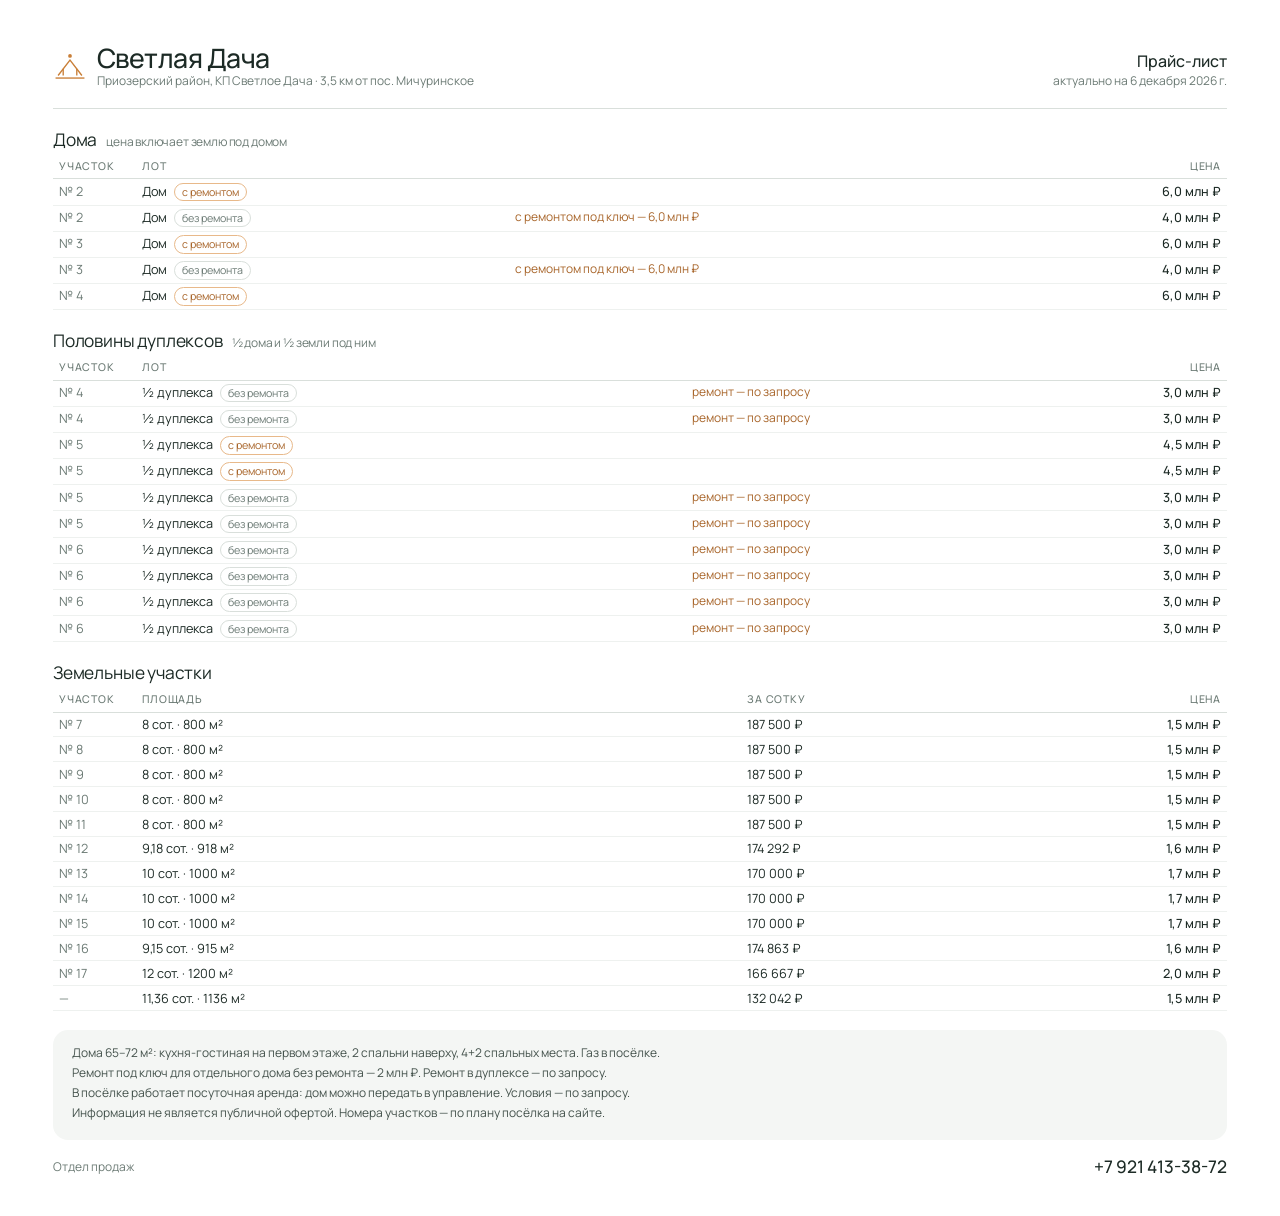
==== tools/price.html @ 5dcb7239 "Список лотов свёрнут по умолчанию; кнопка «Скачать прайс-лист (PDF)» и генератор прайса Co-Authored-" ====
<!doctype html>
<html lang="ru">
<head>
<meta charset="utf-8">
<title>Светлая Дача — прайс-лист</title>
<!-- Шаблон прайс-листа. PDF собирается командой: node tools/make-price.js
     Данные берутся из assets/js/data.js — правьте цены там. -->
<link href="https://fonts.googleapis.com/css2?family=Manrope:wght@300;400;500;600&display=swap" rel="stylesheet">
<style>
  @page { size: A4; margin: 0; }
  * { box-sizing: border-box; }
  body { margin: 0; font: 400 9.5pt/1.35 'Manrope', Arial, sans-serif; color: #1c2a25; background: #fff; }
  .page { padding: 12mm 14mm 10mm; }
  header { display: flex; justify-content: space-between; align-items: flex-end; padding-bottom: 5mm; border-bottom: 1px solid #d9dfdb; }
  .brand { display: flex; gap: 10px; align-items: center; }
  .brand svg { width: 34px; height: 34px; color: #c97f38; }
  .brand b { display: block; font-weight: 500; font-size: 20pt; letter-spacing: -.02em; line-height: 1; }
  .brand span { color: #6b7a74; font-size: 9pt; }
  .meta { text-align: right; color: #6b7a74; font-size: 9pt; }
  .meta strong { display: block; color: #1c2a25; font-size: 12pt; font-weight: 500; }
  h2 { font-weight: 400; font-size: 13pt; margin: 5mm 0 2mm; letter-spacing: -.01em; }
  h2 small { color: #6b7a74; font-size: 9pt; margin-left: 6px; }
  table { width: 100%; border-collapse: collapse; }
  th { text-align: left; font-weight: 500; font-size: 8pt; text-transform: uppercase; letter-spacing: .08em; color: #6b7a74; padding: 0 6px 5px; border-bottom: 1px solid #d9dfdb; }
  td { padding: 3.4px 6px; border-bottom: 1px solid #eef1ef; vertical-align: top; }
  td.num { width: 22mm; color: #6b7a74; }
  td.price { width: 30mm; text-align: right; font-weight: 500; white-space: nowrap; }
  th.price { text-align: right; }
  td.note { color: #a8652a; font-size: 9pt; }
  .tag { display: inline-block; font-size: 8pt; padding: 1px 7px; border-radius: 99px; border: 1px solid #d9dfdb; color: #6b7a74; margin-left: 4px; }
  .tag.ok { border-color: #e8b98a; color: #a8652a; }
  .notes { margin-top: 5mm; padding: 4mm 5mm; background: #f4f6f4; border-radius: 4mm; font-size: 9pt; color: #44524c; }
  .notes p { margin: 0 0 1mm; }
  footer { margin-top: 4mm; display: flex; justify-content: space-between; align-items: center; font-size: 9pt; color: #6b7a74; }
  footer b { color: #1c2a25; font-size: 13pt; font-weight: 500; }
</style>
</head>
<body>
<div class="page">
  <header>
    <div class="brand">
      <svg viewBox="0 0 40 40" aria-hidden="true">
        <path d="M6 30 L20 12 L34 30" fill="none" stroke="currentColor" stroke-width="1.6"/>
        <path d="M12 30 V22 M28 30 V22" fill="none" stroke="currentColor" stroke-width="1.6"/>
        <circle cx="20" cy="7" r="2.2" fill="currentColor"/>
        <path d="M3 33 H37" stroke="currentColor" stroke-width="1.6"/>
      </svg>
      <div><b>Светлая Дача</b><span>Приозерский район, КП Светлое Дача · 3,5 км от пос. Мичуринское</span></div>
    </div>
    <div class="meta"><strong>Прайс-лист</strong><span id="date"></span></div>
  </header>

  <h2>Дома <small>цена включает землю под домом</small></h2>
  <table><thead><tr><th>Участок</th><th>Лот</th><th></th><th class="price">Цена</th></tr></thead><tbody id="houses"></tbody></table>

  <h2>Половины дуплексов <small>½ дома и ½ земли под ним</small></h2>
  <table><thead><tr><th>Участок</th><th>Лот</th><th></th><th class="price">Цена</th></tr></thead><tbody id="duplex"></tbody></table>

  <h2>Земельные участки</h2>
  <table><thead><tr><th>Участок</th><th>Площадь</th><th>За сотку</th><th class="price">Цена</th></tr></thead><tbody id="land"></tbody></table>

  <div class="notes">
    <p>Дома 65–72 м²: кухня-гостиная на первом этаже, 2 спальни наверху, 4+2 спальных места. Газ в посёлке.</p>
    <p>Ремонт под ключ для отдельного дома без ремонта — 2 млн ₽. Ремонт в дуплексе — по запросу.</p>
    <p>В посёлке работает посуточная аренда: дом можно передать в управление. Условия — по запросу.</p>
    <p>Информация не является публичной офертой. Номера участков — по плану посёлка на сайте.</p>
  </div>

  <footer>
    <span>Отдел продаж</span>
    <b>+7 921 413-38-72</b>
  </footer>
</div>

<script src="../assets/js/data.js"></script>
<script>
  const mln = (v) => { const m = v / 1e6; return (Number.isInteger(m) ? m.toFixed(1) : String(+m.toFixed(2))).replace('.', ',') + ' млн ₽'; };
  const sot = (m2) => (m2 / 100).toLocaleString('ru-RU', { maximumFractionDigits: 2 }) + ' сот.';
  const RENO = window.SITE.renovationPrice;
  const lots = window.buildLots();
  const num = (l) => (l.plot ? '№ ' + l.plot : '—');
  const tag = (l) => (l.renov ? '<span class="tag ok">с ремонтом</span>' : '<span class="tag">без ремонта</span>');
  document.getElementById('houses').innerHTML = lots.filter((l) => l.type === 'house').map((l) =>
    `<tr><td class="num">${num(l)}</td><td>Дом ${tag(l)}</td><td class="note">${!l.renov ? 'с ремонтом под ключ — ' + mln(l.price + RENO) : ''}</td><td class="price">${mln(l.price)}</td></tr>`).join('');
  document.getElementById('duplex').innerHTML = lots.filter((l) => l.type === 'duplex').map((l) =>
    `<tr><td class="num">${num(l)}</td><td>½ дуплекса ${tag(l)}</td><td class="note">${!l.renov ? 'ремонт — по запросу' : ''}</td><td class="price">${mln(l.price)}</td></tr>`).join('');
  document.getElementById('land').innerHTML = lots.filter((l) => l.type === 'land').map((l) =>
    `<tr><td class="num">${num(l)}</td><td>${sot(l.plotArea)} · ${l.plotArea} м²</td><td>${Math.round(l.price / l.plotArea * 100).toLocaleString('ru-RU')} ₽</td><td class="price">${mln(l.price)}</td></tr>`).join('');
  const d = new Date();
  document.getElementById('date').textContent = 'актуально на ' + d.toLocaleDateString('ru-RU', { day: 'numeric', month: 'long', year: 'numeric' });
</script>
</body>
</html>
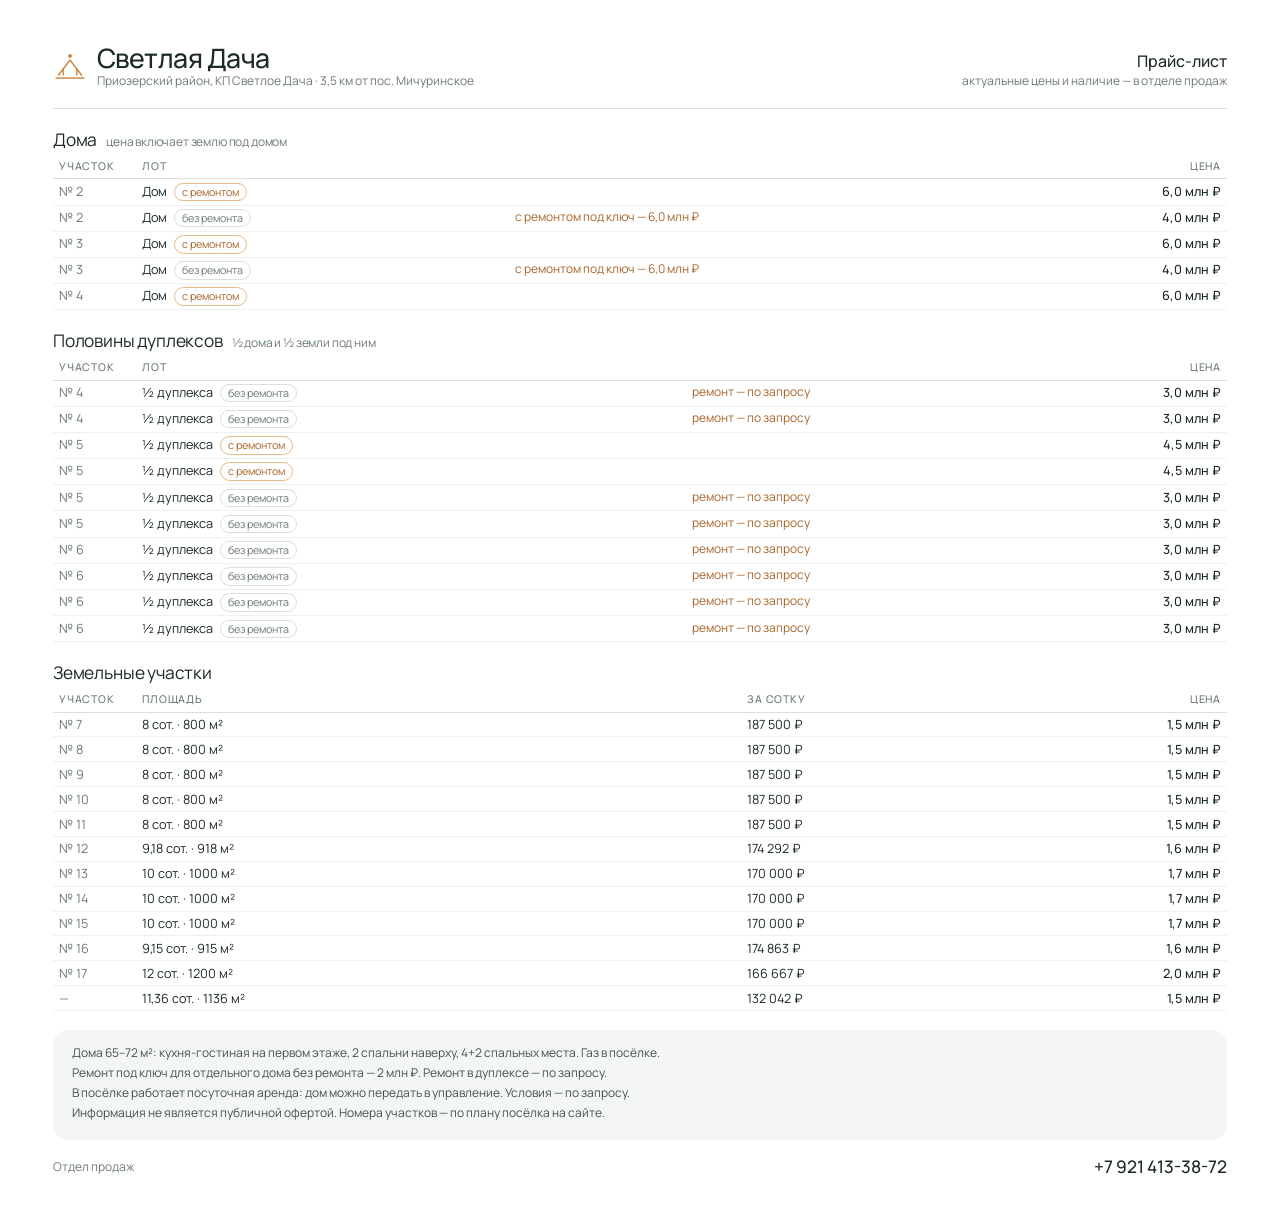
==== commit 3ca4ccbc: "Правки: «5–8» без переноса, Снежный у склонов, станция Сосново на карте, преимущества без неподходящ" ====
--- a/tools/price.html
+++ b/tools/price.html
@@ -47,7 +47,7 @@
       </svg>
       <div><b>Светлая Дача</b><span>Приозерский район, КП Светлое Дача · 3,5 км от пос. Мичуринское</span></div>
     </div>
-    <div class="meta"><strong>Прайс-лист</strong><span id="date"></span></div>
+    <div class="meta"><strong>Прайс-лист</strong><span>актуальные цены и наличие — в отделе продаж</span></div>
   </header>
 
   <h2>Дома <small>цена включает землю под домом</small></h2>
@@ -86,8 +86,6 @@
     `<tr><td class="num">${num(l)}</td><td>½ дуплекса ${tag(l)}</td><td class="note">${!l.renov ? 'ремонт — по запросу' : ''}</td><td class="price">${mln(l.price)}</td></tr>`).join('');
   document.getElementById('land').innerHTML = lots.filter((l) => l.type === 'land').map((l) =>
     `<tr><td class="num">${num(l)}</td><td>${sot(l.plotArea)} · ${l.plotArea} м²</td><td>${Math.round(l.price / l.plotArea * 100).toLocaleString('ru-RU')} ₽</td><td class="price">${mln(l.price)}</td></tr>`).join('');
-  const d = new Date();
-  document.getElementById('date').textContent = 'актуально на ' + d.toLocaleDateString('ru-RU', { day: 'numeric', month: 'long', year: 'numeric' });
 </script>
 </body>
 </html>
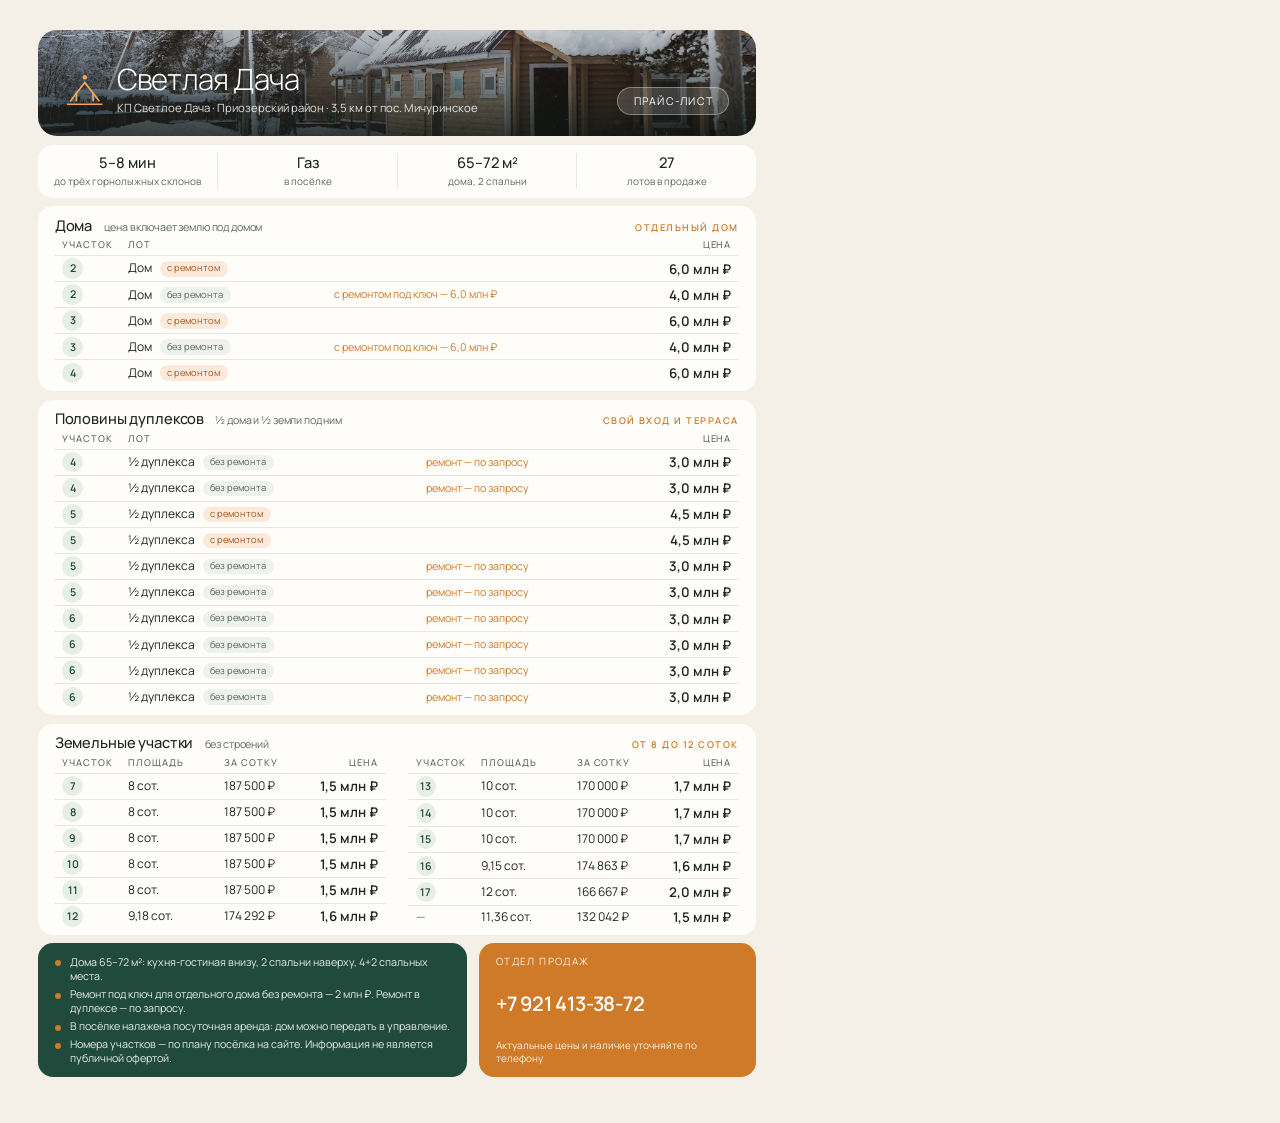
==== commit b2694ccc: "Прайс-лист в новом дизайне сайта Co-Authored-By: Claude Opus 5.5 <noreply@anthropic.com> Claude-Sess" ====
--- a/tools/price.html
+++ b/tools/price.html
@@ -3,73 +3,131 @@
 <head>
 <meta charset="utf-8">
 <title>Светлая Дача — прайс-лист</title>
-<!-- Шаблон прайс-листа. PDF собирается командой: node tools/make-price.js
+<!-- Шаблон прайс-листа в стиле сайта. PDF собирается командой: node tools/make-price.js
      Данные берутся из assets/js/data.js — правьте цены там. -->
 <link href="https://fonts.googleapis.com/css2?family=Manrope:wght@300;400;500;600&display=swap" rel="stylesheet">
 <style>
   @page { size: A4; margin: 0; }
+  :root { --bg:#f4efe7; --card:#fffdf9; --pine:#1f4a3c; --pine2:#285a4a; --cream:#f7f1e6; --mint:#c9d9d1; --text:#1d2622; --muted:#5d6862; --line:rgba(29,38,34,.10); --accent:#cf7a28; }
   * { box-sizing: border-box; }
-  body { margin: 0; font: 400 9.5pt/1.35 'Manrope', Arial, sans-serif; color: #1c2a25; background: #fff; }
-  .page { padding: 12mm 14mm 10mm; }
-  header { display: flex; justify-content: space-between; align-items: flex-end; padding-bottom: 5mm; border-bottom: 1px solid #d9dfdb; }
-  .brand { display: flex; gap: 10px; align-items: center; }
-  .brand svg { width: 34px; height: 34px; color: #c97f38; }
-  .brand b { display: block; font-weight: 500; font-size: 20pt; letter-spacing: -.02em; line-height: 1; }
-  .brand span { color: #6b7a74; font-size: 9pt; }
-  .meta { text-align: right; color: #6b7a74; font-size: 9pt; }
-  .meta strong { display: block; color: #1c2a25; font-size: 12pt; font-weight: 500; }
-  h2 { font-weight: 400; font-size: 13pt; margin: 5mm 0 2mm; letter-spacing: -.01em; }
-  h2 small { color: #6b7a74; font-size: 9pt; margin-left: 6px; }
+  body { margin: 0; font: 400 9pt/1.35 'Manrope', Arial, sans-serif; color: var(--text); background: var(--bg); -webkit-print-color-adjust: exact; print-color-adjust: exact; }
+  .page { width: 210mm; min-height: 297mm; padding: 9mm 10mm 8mm; }
+
+  /* шапка: фото + название */
+  .hero { position: relative; height: 34mm; border-radius: 5mm; overflow: hidden; color: #fff;
+    background: linear-gradient(180deg, rgba(10,18,15,.15), rgba(10,18,15,.78)), url('../assets/img/street-winter.jpg') center 55% / cover; }
+  .hero__in { position: absolute; left: 7mm; right: 7mm; bottom: 5.5mm; display: flex; justify-content: space-between; align-items: flex-end; }
+  .brand { display: flex; gap: 3mm; align-items: center; }
+  .brand svg { width: 11mm; height: 11mm; color: #f2a65a; }
+  .brand b { display: block; font-weight: 300; font-size: 25pt; letter-spacing: -.03em; line-height: 1; }
+  .brand span { display: block; margin-top: 1.4mm; font-size: 8.5pt; color: rgba(255,255,255,.85); }
+  .badge { padding: 1.6mm 4mm; border-radius: 99px; background: rgba(255,255,255,.16); border: 1px solid rgba(255,255,255,.35); font-size: 8pt; letter-spacing: .12em; text-transform: uppercase; }
+
+  /* полоса фактов */
+  .facts { display: grid; grid-template-columns: repeat(4, 1fr); margin-top: 3mm; background: var(--card); border-radius: 4mm; padding: 3mm 0; }
+  .facts div { text-align: center; padding: 0 2mm; }
+  .facts div + div { border-left: 1px solid var(--line); }
+  .facts b { display: block; font-weight: 500; font-size: 11pt; }
+  .facts span { color: var(--muted); font-size: 7.5pt; }
+
+  /* разделы */
+  .sec { margin-top: 2.6mm; background: var(--card); border-radius: 4mm; padding: 3.2mm 4.5mm 2.4mm; }
+  .sec h2 { margin: 0 0 1.6mm; display: flex; align-items: baseline; gap: 3mm; font-weight: 500; font-size: 12pt; letter-spacing: -.01em; }
+  .sec h2 small { font-weight: 400; color: var(--muted); font-size: 8pt; }
+  .sec h2 .eyebrow { margin-left: auto; color: var(--accent); font-size: 7pt; font-weight: 600; letter-spacing: .16em; text-transform: uppercase; }
   table { width: 100%; border-collapse: collapse; }
-  th { text-align: left; font-weight: 500; font-size: 8pt; text-transform: uppercase; letter-spacing: .08em; color: #6b7a74; padding: 0 6px 5px; border-bottom: 1px solid #d9dfdb; }
-  td { padding: 3.4px 6px; border-bottom: 1px solid #eef1ef; vertical-align: top; }
-  td.num { width: 22mm; color: #6b7a74; }
-  td.price { width: 30mm; text-align: right; font-weight: 500; white-space: nowrap; }
-  th.price { text-align: right; }
-  td.note { color: #a8652a; font-size: 9pt; }
-  .tag { display: inline-block; font-size: 8pt; padding: 1px 7px; border-radius: 99px; border: 1px solid #d9dfdb; color: #6b7a74; margin-left: 4px; }
-  .tag.ok { border-color: #e8b98a; color: #a8652a; }
-  .notes { margin-top: 5mm; padding: 4mm 5mm; background: #f4f6f4; border-radius: 4mm; font-size: 9pt; color: #44524c; }
-  .notes p { margin: 0 0 1mm; }
-  footer { margin-top: 4mm; display: flex; justify-content: space-between; align-items: center; font-size: 9pt; color: #6b7a74; }
-  footer b { color: #1c2a25; font-size: 13pt; font-weight: 500; }
+  th { text-align: left; font-weight: 500; font-size: 7pt; text-transform: uppercase; letter-spacing: .1em; color: var(--muted); padding: 0 2mm 1.2mm; border-bottom: 1px solid var(--line); }
+  td { padding: .95mm 2mm; border-bottom: 1px solid var(--line); vertical-align: middle; }
+  tr:last-child td { border-bottom: 0; }
+  td.num { width: 17mm; color: var(--muted); }
+  td.num b { display: inline-grid; place-items: center; width: 5.4mm; height: 5.4mm; border-radius: 50%; background: #e7eee5; color: var(--pine); font-weight: 600; font-size: 8pt; }
+  td.price, th.price { text-align: right; }
+  td.price { width: 27mm; font-weight: 600; font-size: 10pt; white-space: nowrap; }
+  td.note { color: var(--accent); font-size: 8pt; }
+  .tag { display: inline-block; font-size: 7pt; padding: .4mm 2mm; border-radius: 99px; margin-left: 1.5mm; vertical-align: 1px; background: #eef1ec; color: var(--muted); }
+  .tag.ok { background: #fbeadb; color: #a8581c; }
+
+  /* нижний зелёный блок */
+  .bottom { display: grid; grid-template-columns: 1.55fr 1fr; gap: 3mm; margin-top: 2.6mm; }
+  .info { background: var(--pine); color: var(--cream); border-radius: 4mm; padding: 4mm 5mm; }
+  .info p { margin: 0 0 1.4mm; padding-left: 4mm; position: relative; font-size: 8.3pt; color: #e6eee9; }
+  .info p::before { content: ''; position: absolute; left: 0; top: 1.5mm; width: 1.6mm; height: 1.6mm; border-radius: 50%; background: var(--accent); }
+  .info p:last-child { margin: 0; }
+  .contact { background: var(--accent); color: #fff; border-radius: 4mm; padding: 4mm 5mm; display: flex; flex-direction: column; justify-content: space-between; }
+  .contact span { font-size: 7.5pt; letter-spacing: .14em; text-transform: uppercase; opacity: .9; }
+  .contact b { font-size: 15pt; font-weight: 600; letter-spacing: -.01em; }
+  .contact small { font-size: 7.5pt; opacity: .9; }
+  .cols { display: grid; grid-template-columns: 1fr 1fr; gap: 6mm; }
+  .cols td.price { width: 20mm; }
+  .legal { margin-top: 2.5mm; text-align: center; font-size: 7pt; color: var(--muted); }
+  /* компактнее, чтобы поместиться на A4 */
+  .page{padding:8mm 10mm 6mm}
+  .hero{height:28mm}
+  .brand b{font-size:22pt}
+  .facts{padding:2.2mm 0;margin-top:2.4mm}
+  .sec{margin-top:2.2mm;padding:2.6mm 4.5mm 1.6mm}
+  .sec h2{margin-bottom:1mm;font-size:11pt}
+  td{padding:.62mm 2mm}
+  th{padding-bottom:.8mm}
+  .bottom{margin-top:2.2mm}
+  .info{padding:3mm 4.5mm}.contact{padding:3mm 4.5mm}
+  .info p{margin-bottom:.9mm;font-size:8pt}
+  .legal{margin-top:1.6mm}
 </style>
 </head>
 <body>
 <div class="page">
-  <header>
-    <div class="brand">
-      <svg viewBox="0 0 40 40" aria-hidden="true">
-        <path d="M6 30 L20 12 L34 30" fill="none" stroke="currentColor" stroke-width="1.6"/>
-        <path d="M12 30 V22 M28 30 V22" fill="none" stroke="currentColor" stroke-width="1.6"/>
-        <circle cx="20" cy="7" r="2.2" fill="currentColor"/>
-        <path d="M3 33 H37" stroke="currentColor" stroke-width="1.6"/>
-      </svg>
-      <div><b>Светлая Дача</b><span>Приозерский район, КП Светлое Дача · 3,5 км от пос. Мичуринское</span></div>
+  <div class="hero">
+    <div class="hero__in">
+      <div class="brand">
+        <svg viewBox="0 0 40 40" aria-hidden="true">
+          <path d="M6 30 L20 12 L34 30" fill="none" stroke="currentColor" stroke-width="1.6"/>
+          <path d="M12 30 V22 M28 30 V22" fill="none" stroke="currentColor" stroke-width="1.6"/>
+          <circle cx="20" cy="7" r="2.2" fill="currentColor"/>
+          <path d="M3 33 H37" stroke="currentColor" stroke-width="1.6"/>
+        </svg>
+        <div><b>Светлая Дача</b><span>КП Светлое Дача · Приозерский район · 3,5 км от пос. Мичуринское</span></div>
+      </div>
+      <div class="badge">Прайс-лист</div>
     </div>
-    <div class="meta"><strong>Прайс-лист</strong><span>актуальные цены и наличие — в отделе продаж</span></div>
-  </header>
-
-  <h2>Дома <small>цена включает землю под домом</small></h2>
-  <table><thead><tr><th>Участок</th><th>Лот</th><th></th><th class="price">Цена</th></tr></thead><tbody id="houses"></tbody></table>
-
-  <h2>Половины дуплексов <small>½ дома и ½ земли под ним</small></h2>
-  <table><thead><tr><th>Участок</th><th>Лот</th><th></th><th class="price">Цена</th></tr></thead><tbody id="duplex"></tbody></table>
-
-  <h2>Земельные участки</h2>
-  <table><thead><tr><th>Участок</th><th>Площадь</th><th>За сотку</th><th class="price">Цена</th></tr></thead><tbody id="land"></tbody></table>
-
-  <div class="notes">
-    <p>Дома 65–72 м²: кухня-гостиная на первом этаже, 2 спальни наверху, 4+2 спальных места. Газ в посёлке.</p>
-    <p>Ремонт под ключ для отдельного дома без ремонта — 2 млн ₽. Ремонт в дуплексе — по запросу.</p>
-    <p>В посёлке работает посуточная аренда: дом можно передать в управление. Условия — по запросу.</p>
-    <p>Информация не является публичной офертой. Номера участков — по плану посёлка на сайте.</p>
   </div>
 
-  <footer>
-    <span>Отдел продаж</span>
-    <b>+7 921 413-38-72</b>
-  </footer>
+  <div class="facts">
+    <div><b>5–8 мин</b><span>до трёх горнолыжных склонов</span></div>
+    <div><b>Газ</b><span>в посёлке</span></div>
+    <div><b>65–72 м²</b><span>дома, 2 спальни</span></div>
+    <div><b id="cnt">27</b><span>лотов в продаже</span></div>
+  </div>
+
+  <div class="sec">
+    <h2>Дома <small>цена включает землю под домом</small><span class="eyebrow">отдельный дом</span></h2>
+    <table><thead><tr><th>Участок</th><th>Лот</th><th></th><th class="price">Цена</th></tr></thead><tbody id="houses"></tbody></table>
+  </div>
+
+  <div class="sec">
+    <h2>Половины дуплексов <small>½ дома и ½ земли под ним</small><span class="eyebrow">свой вход и терраса</span></h2>
+    <table><thead><tr><th>Участок</th><th>Лот</th><th></th><th class="price">Цена</th></tr></thead><tbody id="duplex"></tbody></table>
+  </div>
+
+  <div class="sec">
+    <h2>Земельные участки <small>без строений</small><span class="eyebrow">от 8 до 12 соток</span></h2>
+    <div class="cols"><table><thead><tr><th>Участок</th><th>Площадь</th><th>За сотку</th><th class="price">Цена</th></tr></thead><tbody id="land"></tbody></table>
+    <table><thead><tr><th>Участок</th><th>Площадь</th><th>За сотку</th><th class="price">Цена</th></tr></thead><tbody id="land2"></tbody></table></div>
+  </div>
+
+  <div class="bottom">
+    <div class="info">
+      <p>Дома 65–72 м²: кухня-гостиная внизу, 2 спальни наверху, 4+2 спальных места.</p>
+      <p>Ремонт под ключ для отдельного дома без ремонта — 2 млн ₽. Ремонт в дуплексе — по запросу.</p>
+      <p>В посёлке налажена посуточная аренда: дом можно передать в управление.</p>
+      <p>Номера участков — по плану посёлка на сайте. Информация не является публичной офертой.</p>
+    </div>
+    <div class="contact">
+      <span>Отдел продаж</span>
+      <b>+7 921 413-38-72</b>
+      <small>Актуальные цены и наличие уточняйте по телефону</small>
+    </div>
+  </div>
 </div>
 
 <script src="../assets/js/data.js"></script>
@@ -78,14 +136,18 @@
   const sot = (m2) => (m2 / 100).toLocaleString('ru-RU', { maximumFractionDigits: 2 }) + ' сот.';
   const RENO = window.SITE.renovationPrice;
   const lots = window.buildLots();
-  const num = (l) => (l.plot ? '№ ' + l.plot : '—');
+  const num = (l) => (l.plot ? `<b>${l.plot}</b>` : '—');
   const tag = (l) => (l.renov ? '<span class="tag ok">с ремонтом</span>' : '<span class="tag">без ремонта</span>');
+  document.getElementById('cnt').textContent = lots.length;
   document.getElementById('houses').innerHTML = lots.filter((l) => l.type === 'house').map((l) =>
     `<tr><td class="num">${num(l)}</td><td>Дом ${tag(l)}</td><td class="note">${!l.renov ? 'с ремонтом под ключ — ' + mln(l.price + RENO) : ''}</td><td class="price">${mln(l.price)}</td></tr>`).join('');
   document.getElementById('duplex').innerHTML = lots.filter((l) => l.type === 'duplex').map((l) =>
     `<tr><td class="num">${num(l)}</td><td>½ дуплекса ${tag(l)}</td><td class="note">${!l.renov ? 'ремонт — по запросу' : ''}</td><td class="price">${mln(l.price)}</td></tr>`).join('');
-  document.getElementById('land').innerHTML = lots.filter((l) => l.type === 'land').map((l) =>
-    `<tr><td class="num">${num(l)}</td><td>${sot(l.plotArea)} · ${l.plotArea} м²</td><td>${Math.round(l.price / l.plotArea * 100).toLocaleString('ru-RU')} ₽</td><td class="price">${mln(l.price)}</td></tr>`).join('');
+  const land = lots.filter((l) => l.type === 'land').map((l) =>
+    `<tr><td class="num">${num(l)}</td><td>${sot(l.plotArea)}</td><td>${Math.round(l.price / l.plotArea * 100).toLocaleString('ru-RU')} ₽</td><td class="price">${mln(l.price)}</td></tr>`);
+  const h = Math.ceil(land.length / 2);
+  document.getElementById('land').innerHTML = land.slice(0, h).join('');
+  document.getElementById('land2').innerHTML = land.slice(h).join('');
 </script>
 </body>
 </html>
